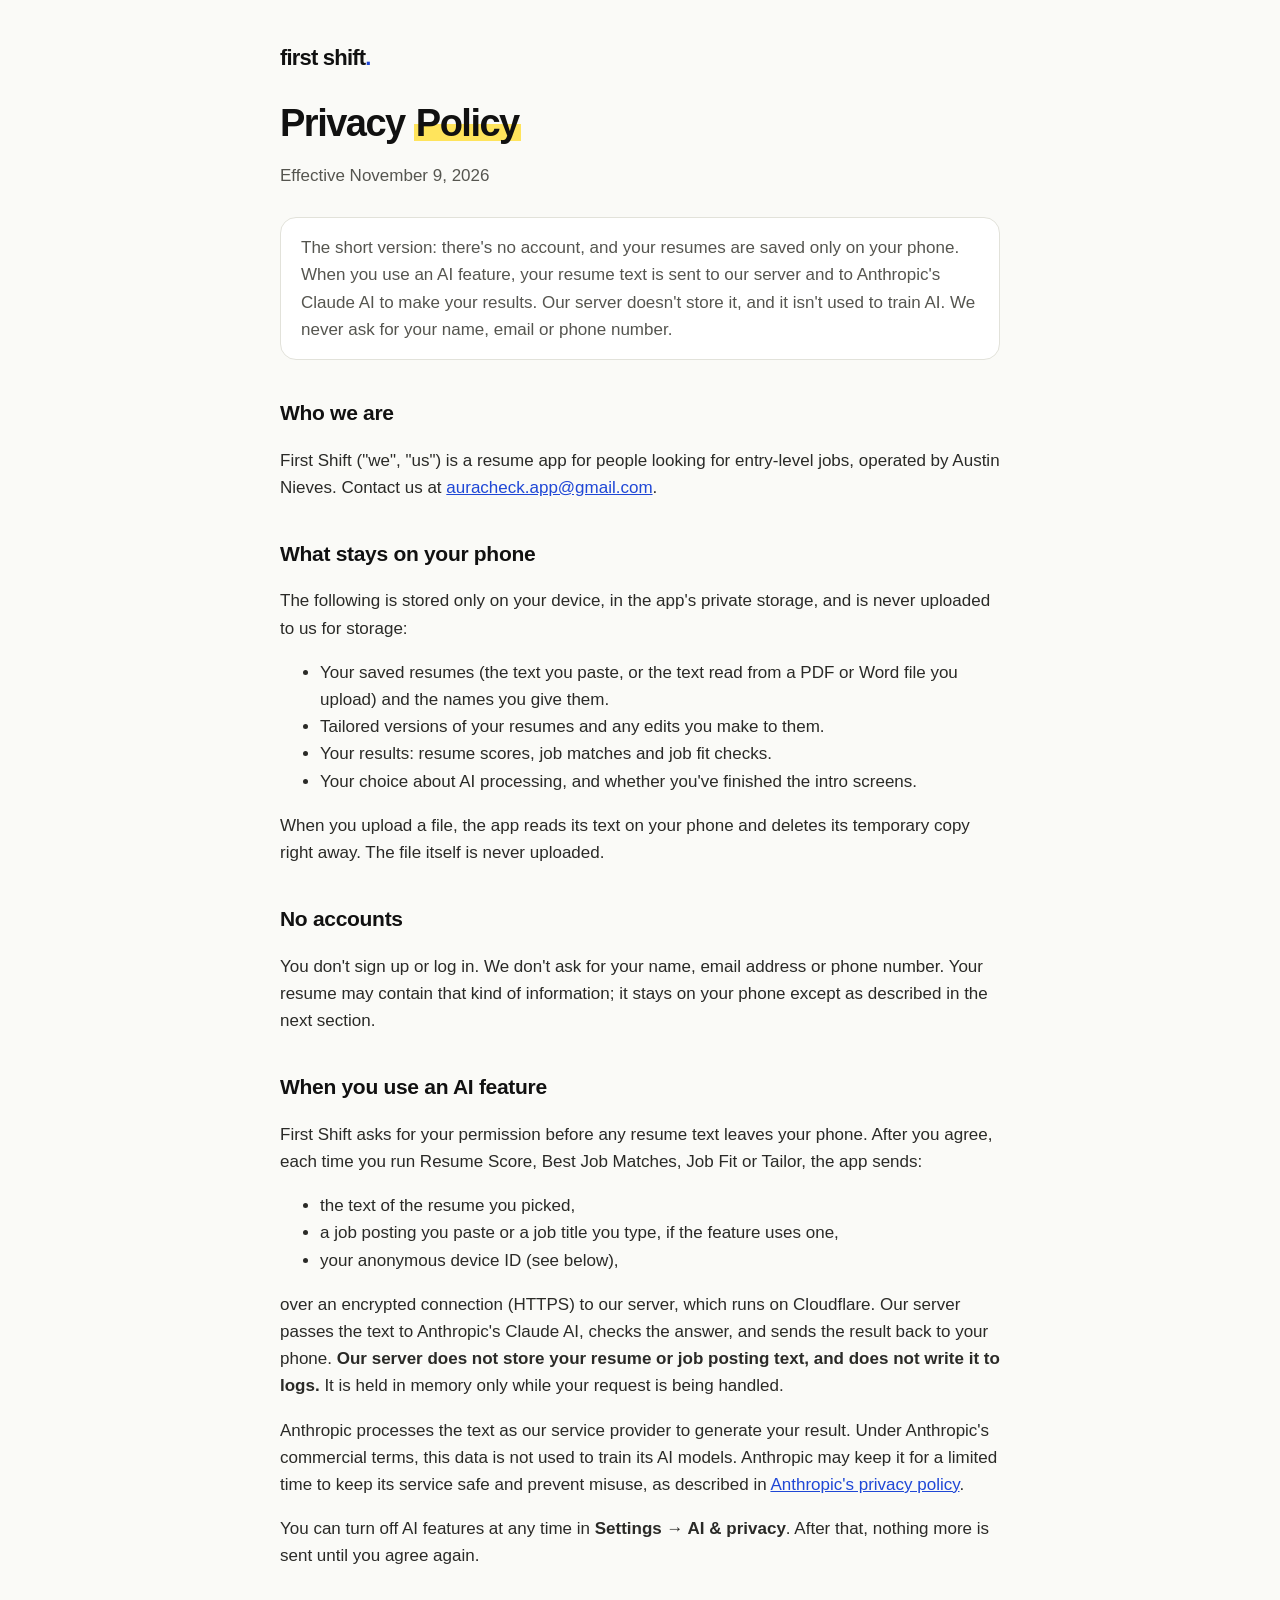
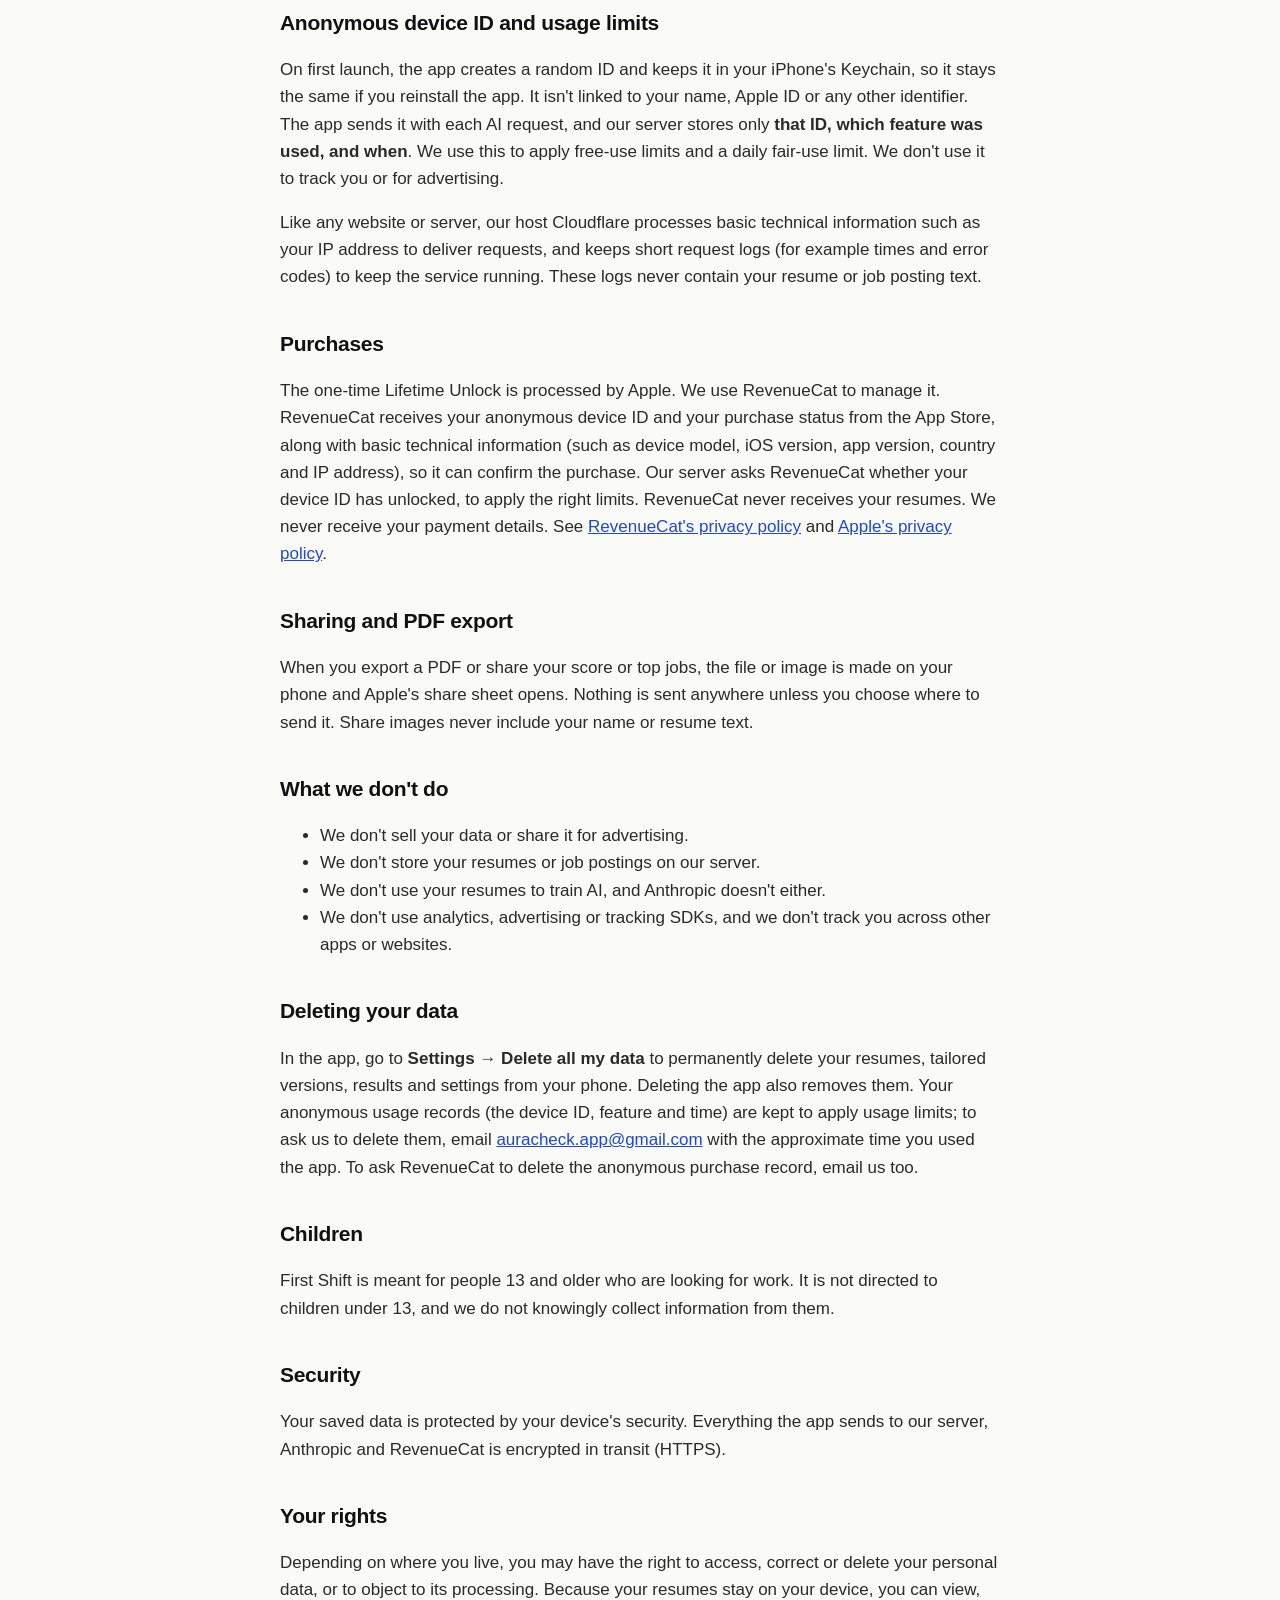
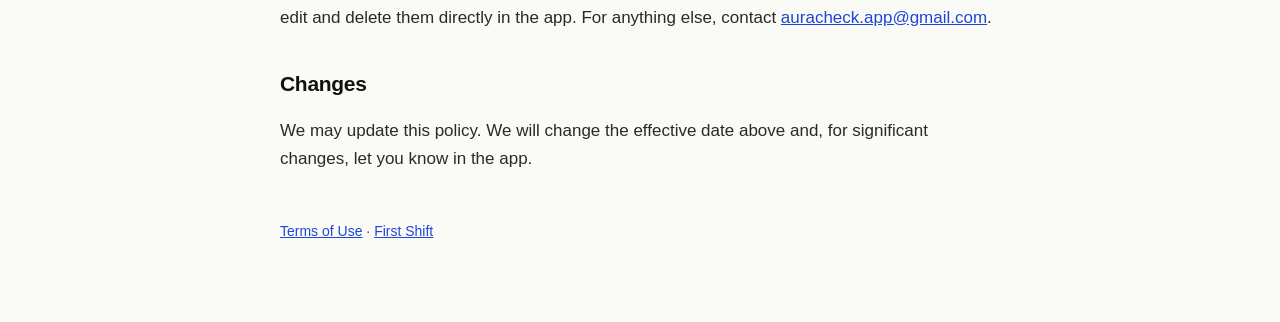
==== privacy.html @ f9c4b48c "Update legal pages" ====
<!doctype html>
<html lang="en">
<head>
  <meta charset="utf-8"><meta name="viewport" content="width=device-width, initial-scale=1">
  <title>Privacy Policy · First Shift</title><link rel="stylesheet" href="style.css">
</head>
<body><main>
  <a class="brand" href="./">first shift<span>.</span></a>
  <h1>Privacy <mark>Policy</mark></h1>
  <p class="meta">Effective November 9, 2026</p>

  <p class="note">The short version: there's no account, and your resumes are saved only on your phone. When you use an
  AI feature, your resume text is sent to our server and to Anthropic's Claude AI to make your results. Our server
  doesn't store it, and it isn't used to train AI. We never ask for your name, email or phone number.</p>

  <h2>Who we are</h2>
  <p>First Shift ("we", "us") is a resume app for people looking for entry-level jobs, operated by Austin Nieves.
  Contact us at <a href="mailto:auracheck.app@gmail.com">auracheck.app@gmail.com</a>.</p>

  <h2>What stays on your phone</h2>
  <p>The following is stored only on your device, in the app's private storage, and is never uploaded to us for
  storage:</p>
  <ul>
    <li>Your saved resumes (the text you paste, or the text read from a PDF or Word file you upload) and the names you
      give them.</li>
    <li>Tailored versions of your resumes and any edits you make to them.</li>
    <li>Your results: resume scores, job matches and job fit checks.</li>
    <li>Your choice about AI processing, and whether you've finished the intro screens.</li>
  </ul>
  <p>When you upload a file, the app reads its text on your phone and deletes its temporary copy right away. The file
  itself is never uploaded.</p>

  <h2>No accounts</h2>
  <p>You don't sign up or log in. We don't ask for your name, email address or phone number. Your resume may contain
  that kind of information; it stays on your phone except as described in the next section.</p>

  <h2>When you use an AI feature</h2>
  <p>First Shift asks for your permission before any resume text leaves your phone. After you agree, each time you run
  Resume Score, Best Job Matches, Job Fit or Tailor, the app sends:</p>
  <ul>
    <li>the text of the resume you picked,</li>
    <li>a job posting you paste or a job title you type, if the feature uses one,</li>
    <li>your anonymous device ID (see below),</li>
  </ul>
  <p>over an encrypted connection (HTTPS) to our server, which runs on Cloudflare. Our server passes the text to
  Anthropic's Claude AI, checks the answer, and sends the result back to your phone. <strong>Our server does not store
  your resume or job posting text, and does not write it to logs.</strong> It is held in memory only while your request
  is being handled.</p>
  <p>Anthropic processes the text as our service provider to generate your result. Under Anthropic's commercial terms,
  this data is not used to train its AI models. Anthropic may keep it for a limited time to keep its service safe and
  prevent misuse, as described in <a href="https://www.anthropic.com/legal/privacy">Anthropic's privacy policy</a>.</p>
  <p>You can turn off AI features at any time in <strong>Settings → AI &amp; privacy</strong>. After that, nothing more is
  sent until you agree again.</p>

  <h2>Anonymous device ID and usage limits</h2>
  <p>On first launch, the app creates a random ID and keeps it in your iPhone's Keychain, so it stays the same if you
  reinstall the app. It isn't linked to your name, Apple ID or any other identifier. The app sends it with each AI
  request, and our server stores only <strong>that ID, which feature was used, and when</strong>. We use this to apply
  free-use limits and a daily fair-use limit. We don't use it to track you or for advertising.</p>
  <p>Like any website or server, our host Cloudflare processes basic technical information such as your IP address to
  deliver requests, and keeps short request logs (for example times and error codes) to keep the service running.
  These logs never contain your resume or job posting text.</p>

  <h2>Purchases</h2>
  <p>The one-time Lifetime Unlock is processed by Apple. We use RevenueCat to manage it. RevenueCat receives your
  anonymous device ID and your purchase status from the App Store, along with basic technical information (such as
  device model, iOS version, app version, country and IP address), so it can confirm the purchase. Our server asks
  RevenueCat whether your device ID has unlocked, to apply the right limits. RevenueCat never receives your resumes.
  We never receive your payment details. See <a href="https://www.revenuecat.com/privacy">RevenueCat's privacy
  policy</a> and <a href="https://www.apple.com/legal/privacy/">Apple's privacy policy</a>.</p>

  <h2>Sharing and PDF export</h2>
  <p>When you export a PDF or share your score or top jobs, the file or image is made on your phone and Apple's share
  sheet opens. Nothing is sent anywhere unless you choose where to send it. Share images never include your name or
  resume text.</p>

  <h2>What we don't do</h2>
  <ul>
    <li>We don't sell your data or share it for advertising.</li>
    <li>We don't store your resumes or job postings on our server.</li>
    <li>We don't use your resumes to train AI, and Anthropic doesn't either.</li>
    <li>We don't use analytics, advertising or tracking SDKs, and we don't track you across other apps or websites.</li>
  </ul>

  <h2>Deleting your data</h2>
  <p>In the app, go to <strong>Settings → Delete all my data</strong> to permanently delete your resumes, tailored
  versions, results and settings from your phone. Deleting the app also removes them. Your anonymous usage records (the
  device ID, feature and time) are kept to apply usage limits; to ask us to delete them, email
  <a href="mailto:auracheck.app@gmail.com">auracheck.app@gmail.com</a> with the approximate time you used the app.
  To ask RevenueCat to delete the anonymous purchase record, email us too.</p>

  <h2>Children</h2>
  <p>First Shift is meant for people 13 and older who are looking for work. It is not directed to children under 13,
  and we do not knowingly collect information from them.</p>

  <h2>Security</h2>
  <p>Your saved data is protected by your device's security. Everything the app sends to our server, Anthropic and
  RevenueCat is encrypted in transit (HTTPS).</p>

  <h2>Your rights</h2>
  <p>Depending on where you live, you may have the right to access, correct or delete your personal data, or to object
  to its processing. Because your resumes stay on your device, you can view, edit and delete them directly in the app.
  For anything else, contact <a href="mailto:auracheck.app@gmail.com">auracheck.app@gmail.com</a>.</p>

  <h2>Changes</h2>
  <p>We may update this policy. We will change the effective date above and, for significant changes, let you know in
  the app.</p>

  <footer><a href="terms.html">Terms of Use</a> · <a href="./">First Shift</a></footer>
</main></body>
</html>
---- style.css ----
/* First Shift legal pages, in the app's "Highlighter" style: paper, ink, blue, a yellow marker. */
:root { --bg: #FAFAF7; --card: #FFFFFF; --border: #E2E2DA; --text: #111111; --muted: #55554F; --accent: #1F47D6; --marker: #FFE45C; }
* { box-sizing: border-box; }
body { margin: 0; background: var(--bg); color: var(--text); font: 17px/1.6 -apple-system, BlinkMacSystemFont, "Segoe UI", Roboto, sans-serif; }
main { max-width: 760px; margin: 0 auto; padding: 40px 20px 80px; }
a { color: var(--accent); }
.brand { color: var(--text); font-weight: 800; font-size: 22px; letter-spacing: -0.8px; text-decoration: none; }
.brand span { color: var(--accent); }
h1 { font-size: 38px; line-height: 1.1; margin: 28px 0 8px; letter-spacing: -1.5px; font-weight: 800; }
h1 mark { background: linear-gradient(transparent 52%, var(--marker) 52%, var(--marker) 92%, transparent 92%); color: inherit; padding: 0 2px; }
h2 { font-size: 21px; margin: 36px 0 8px; letter-spacing: -0.3px; }
p, li { color: #2A2A27; }
.meta { color: var(--muted); margin-bottom: 28px; }
.note { background: var(--card); border: 1.5px solid var(--border); border-radius: 16px; padding: 16px 20px; color: var(--muted); }
footer { margin-top: 48px; color: var(--muted); font-size: 14px; }
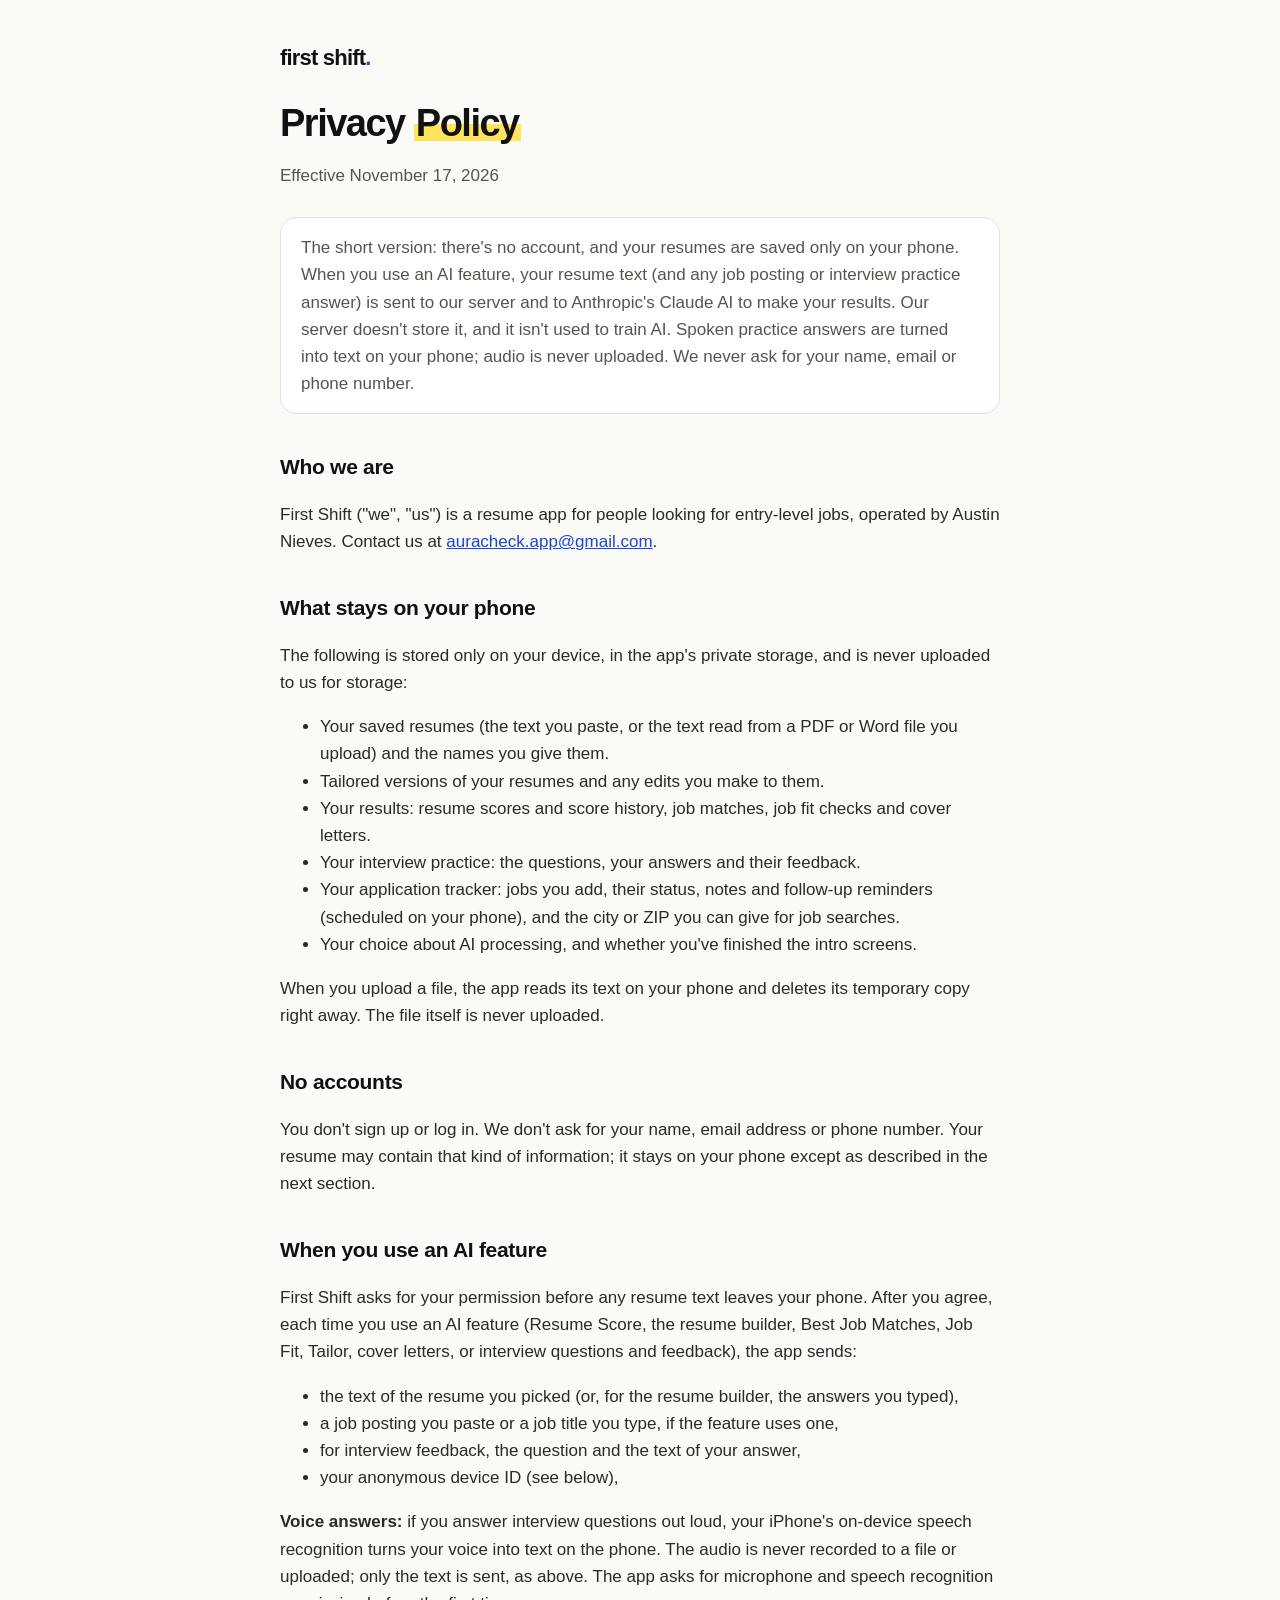
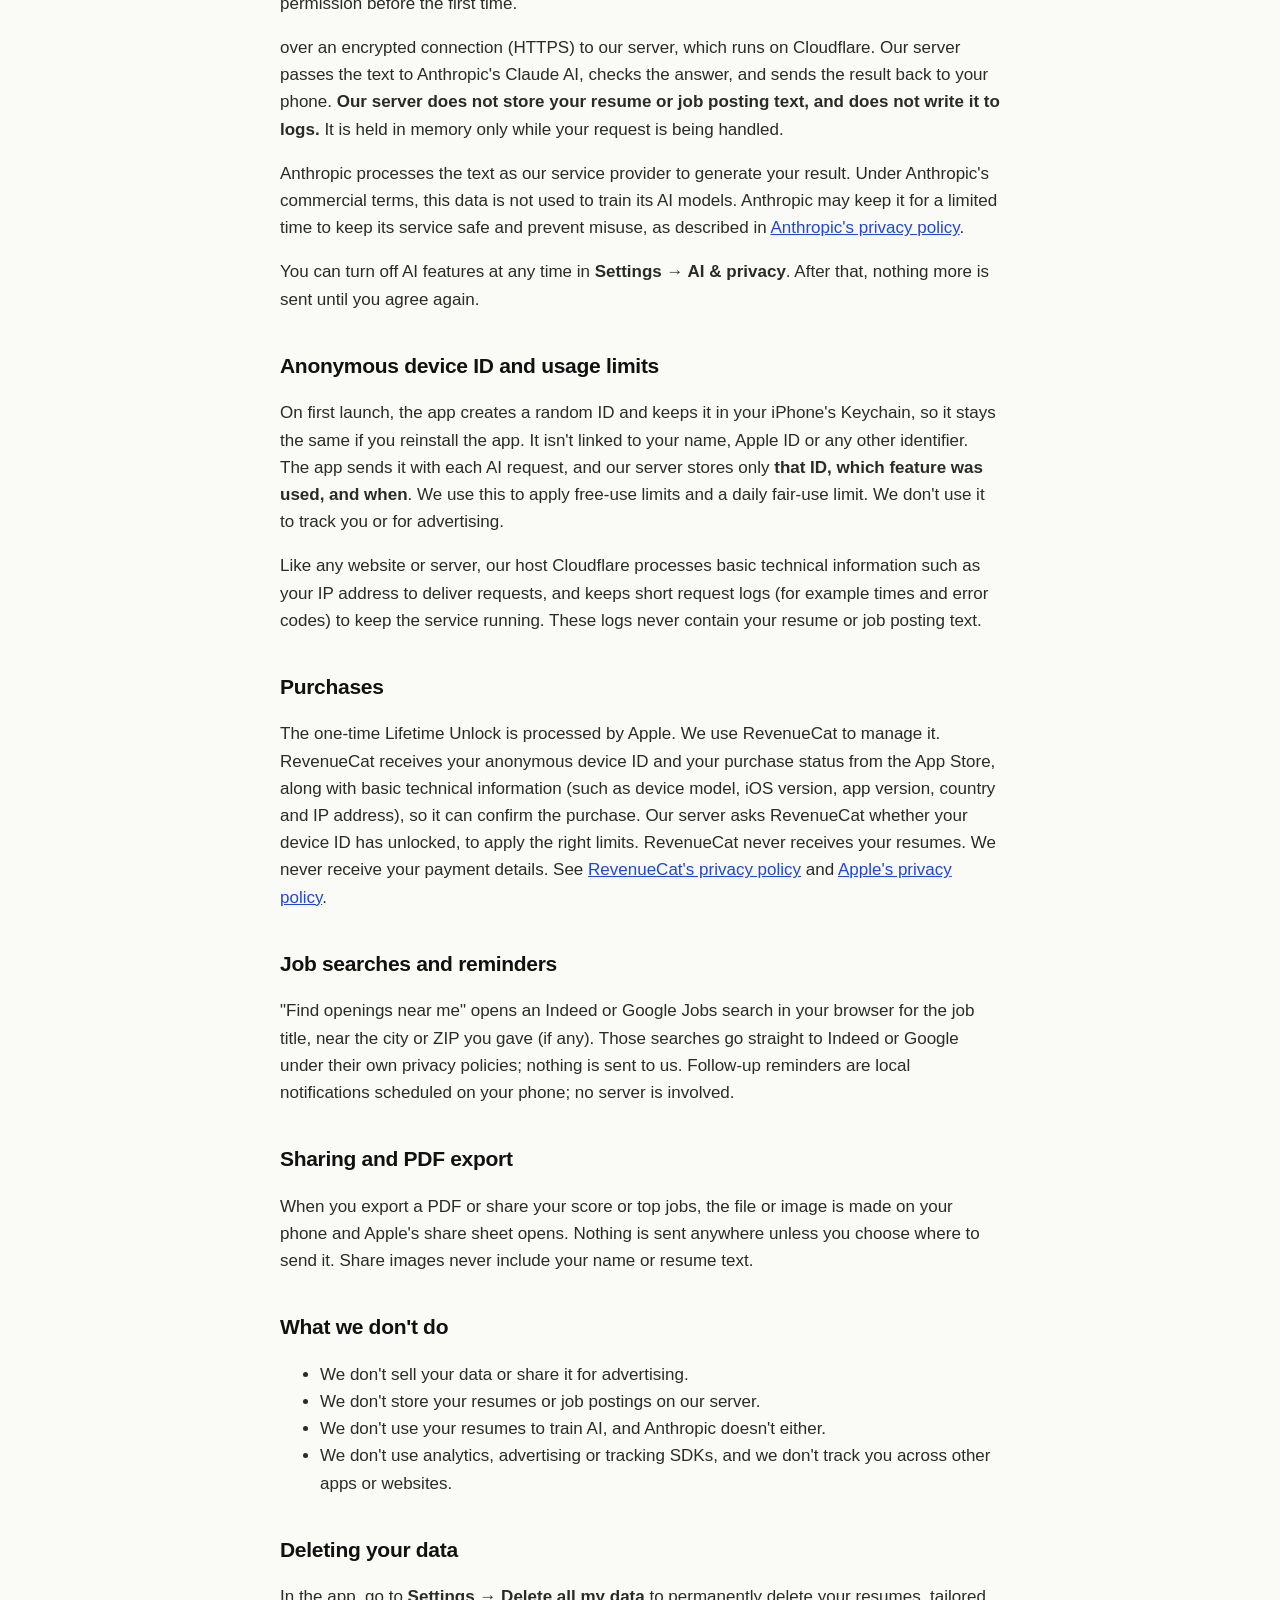
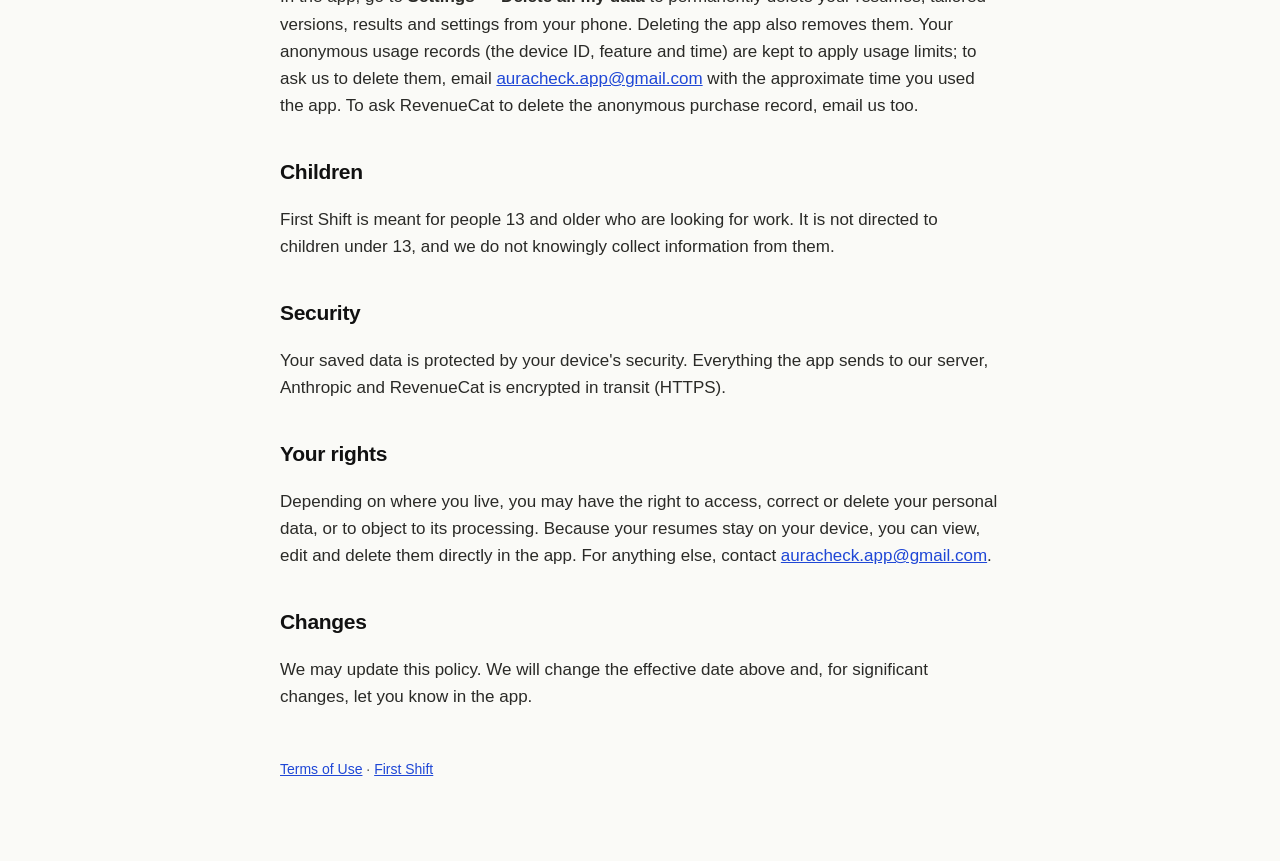
==== commit a38a5434: "Update legal pages" ====
--- a/privacy.html
+++ b/privacy.html
@@ -7,11 +7,13 @@
 <body><main>
   <a class="brand" href="./">first shift<span>.</span></a>
   <h1>Privacy <mark>Policy</mark></h1>
-  <p class="meta">Effective November 9, 2026</p>
+  <p class="meta">Effective November 17, 2026</p>
 
   <p class="note">The short version: there's no account, and your resumes are saved only on your phone. When you use an
-  AI feature, your resume text is sent to our server and to Anthropic's Claude AI to make your results. Our server
-  doesn't store it, and it isn't used to train AI. We never ask for your name, email or phone number.</p>
+  AI feature, your resume text (and any job posting or interview practice answer) is sent to our server and to
+  Anthropic's Claude AI to make your results. Our server doesn't store it, and it isn't used to train AI. Spoken
+  practice answers are turned into text on your phone; audio is never uploaded. We never ask for your name, email or
+  phone number.</p>
 
   <h2>Who we are</h2>
   <p>First Shift ("we", "us") is a resume app for people looking for entry-level jobs, operated by Austin Nieves.
@@ -24,7 +26,10 @@
     <li>Your saved resumes (the text you paste, or the text read from a PDF or Word file you upload) and the names you
       give them.</li>
     <li>Tailored versions of your resumes and any edits you make to them.</li>
-    <li>Your results: resume scores, job matches and job fit checks.</li>
+    <li>Your results: resume scores and score history, job matches, job fit checks and cover letters.</li>
+    <li>Your interview practice: the questions, your answers and their feedback.</li>
+    <li>Your application tracker: jobs you add, their status, notes and follow-up reminders (scheduled on your phone),
+      and the city or ZIP you can give for job searches.</li>
     <li>Your choice about AI processing, and whether you've finished the intro screens.</li>
   </ul>
   <p>When you upload a file, the app reads its text on your phone and deletes its temporary copy right away. The file
@@ -35,13 +40,18 @@
   that kind of information; it stays on your phone except as described in the next section.</p>
 
   <h2>When you use an AI feature</h2>
-  <p>First Shift asks for your permission before any resume text leaves your phone. After you agree, each time you run
-  Resume Score, Best Job Matches, Job Fit or Tailor, the app sends:</p>
+  <p>First Shift asks for your permission before any resume text leaves your phone. After you agree, each time you use
+  an AI feature (Resume Score, the resume builder, Best Job Matches, Job Fit, Tailor, cover letters, or interview
+  questions and feedback), the app sends:</p>
   <ul>
-    <li>the text of the resume you picked,</li>
+    <li>the text of the resume you picked (or, for the resume builder, the answers you typed),</li>
     <li>a job posting you paste or a job title you type, if the feature uses one,</li>
+    <li>for interview feedback, the question and the text of your answer,</li>
     <li>your anonymous device ID (see below),</li>
   </ul>
+  <p><strong>Voice answers:</strong> if you answer interview questions out loud, your iPhone's on-device speech
+  recognition turns your voice into text on the phone. The audio is never recorded to a file or uploaded; only the
+  text is sent, as above. The app asks for microphone and speech recognition permission before the first time.</p>
   <p>over an encrypted connection (HTTPS) to our server, which runs on Cloudflare. Our server passes the text to
   Anthropic's Claude AI, checks the answer, and sends the result back to your phone. <strong>Our server does not store
   your resume or job posting text, and does not write it to logs.</strong> It is held in memory only while your request
@@ -68,6 +78,11 @@
   RevenueCat whether your device ID has unlocked, to apply the right limits. RevenueCat never receives your resumes.
   We never receive your payment details. See <a href="https://www.revenuecat.com/privacy">RevenueCat's privacy
   policy</a> and <a href="https://www.apple.com/legal/privacy/">Apple's privacy policy</a>.</p>
+
+  <h2>Job searches and reminders</h2>
+  <p>"Find openings near me" opens an Indeed or Google Jobs search in your browser for the job title, near the city or
+  ZIP you gave (if any). Those searches go straight to Indeed or Google under their own privacy policies; nothing is
+  sent to us. Follow-up reminders are local notifications scheduled on your phone; no server is involved.</p>
 
   <h2>Sharing and PDF export</h2>
   <p>When you export a PDF or share your score or top jobs, the file or image is made on your phone and Apple's share
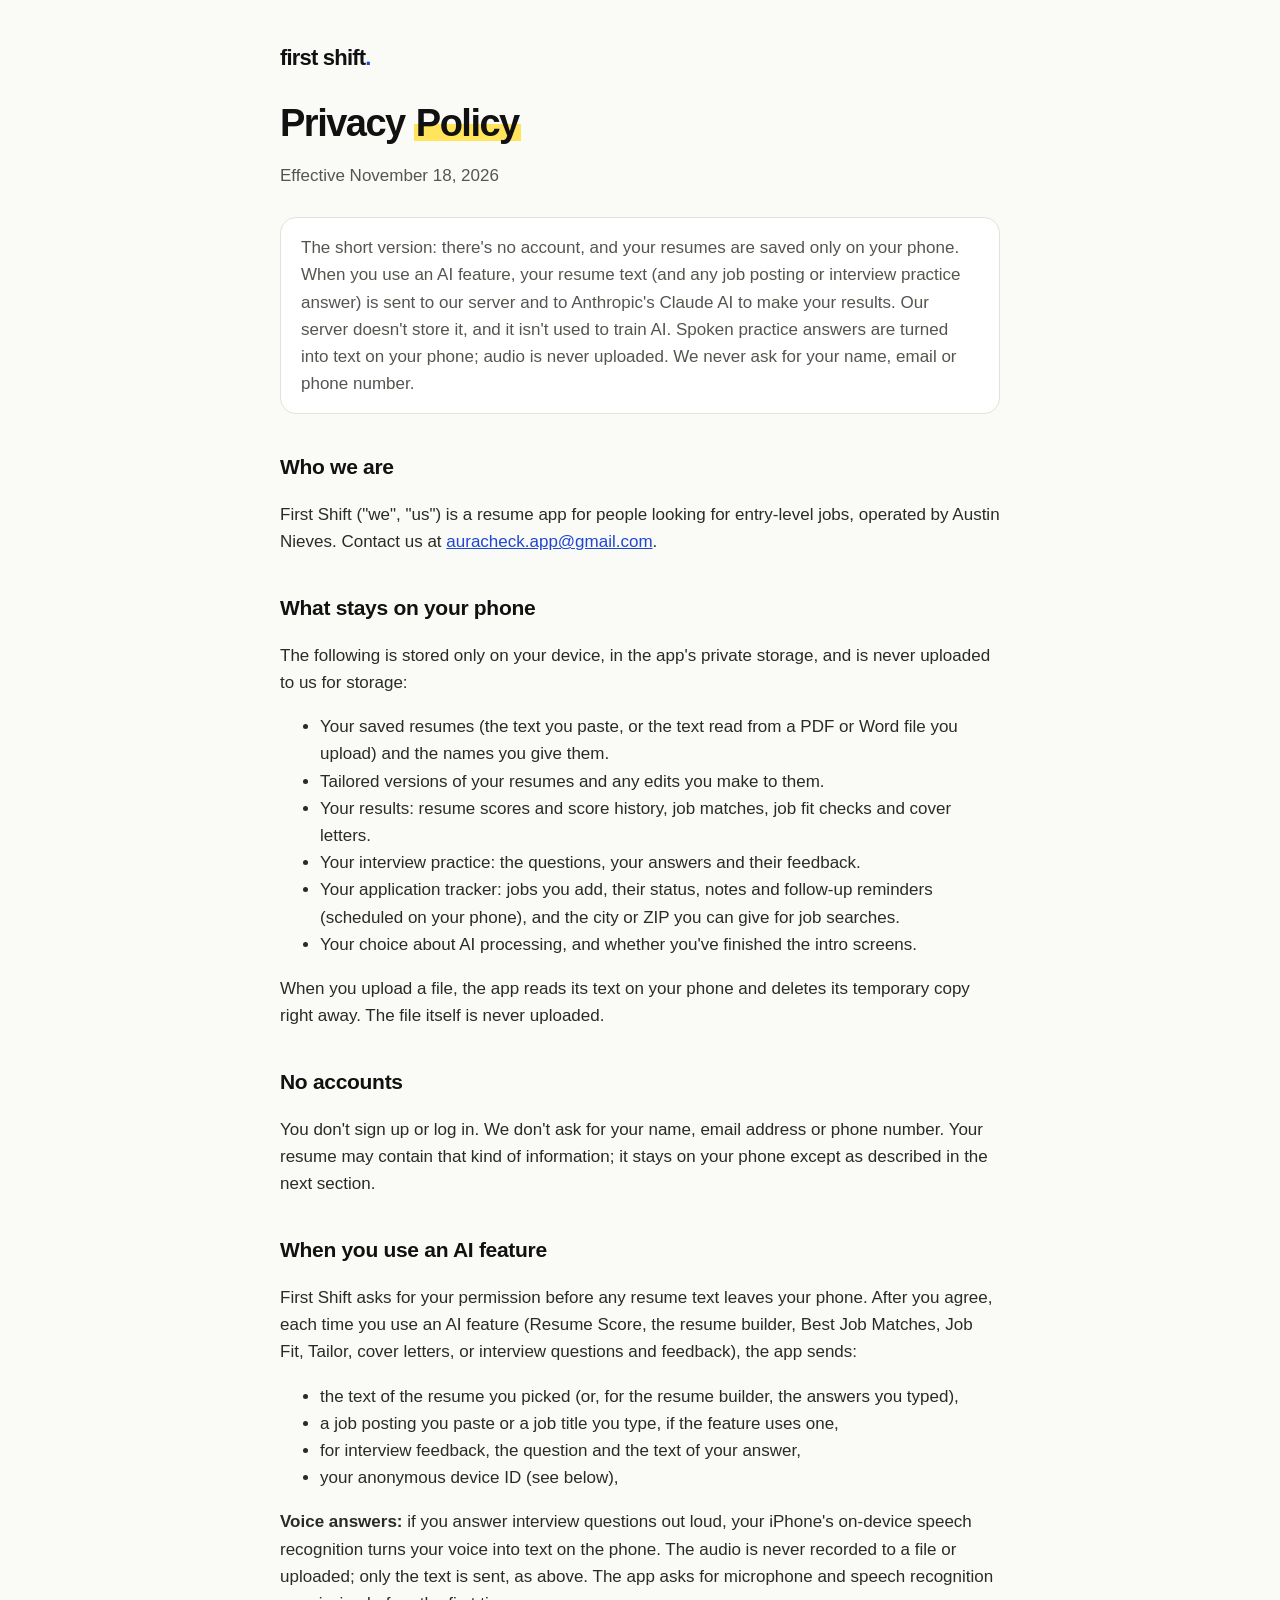
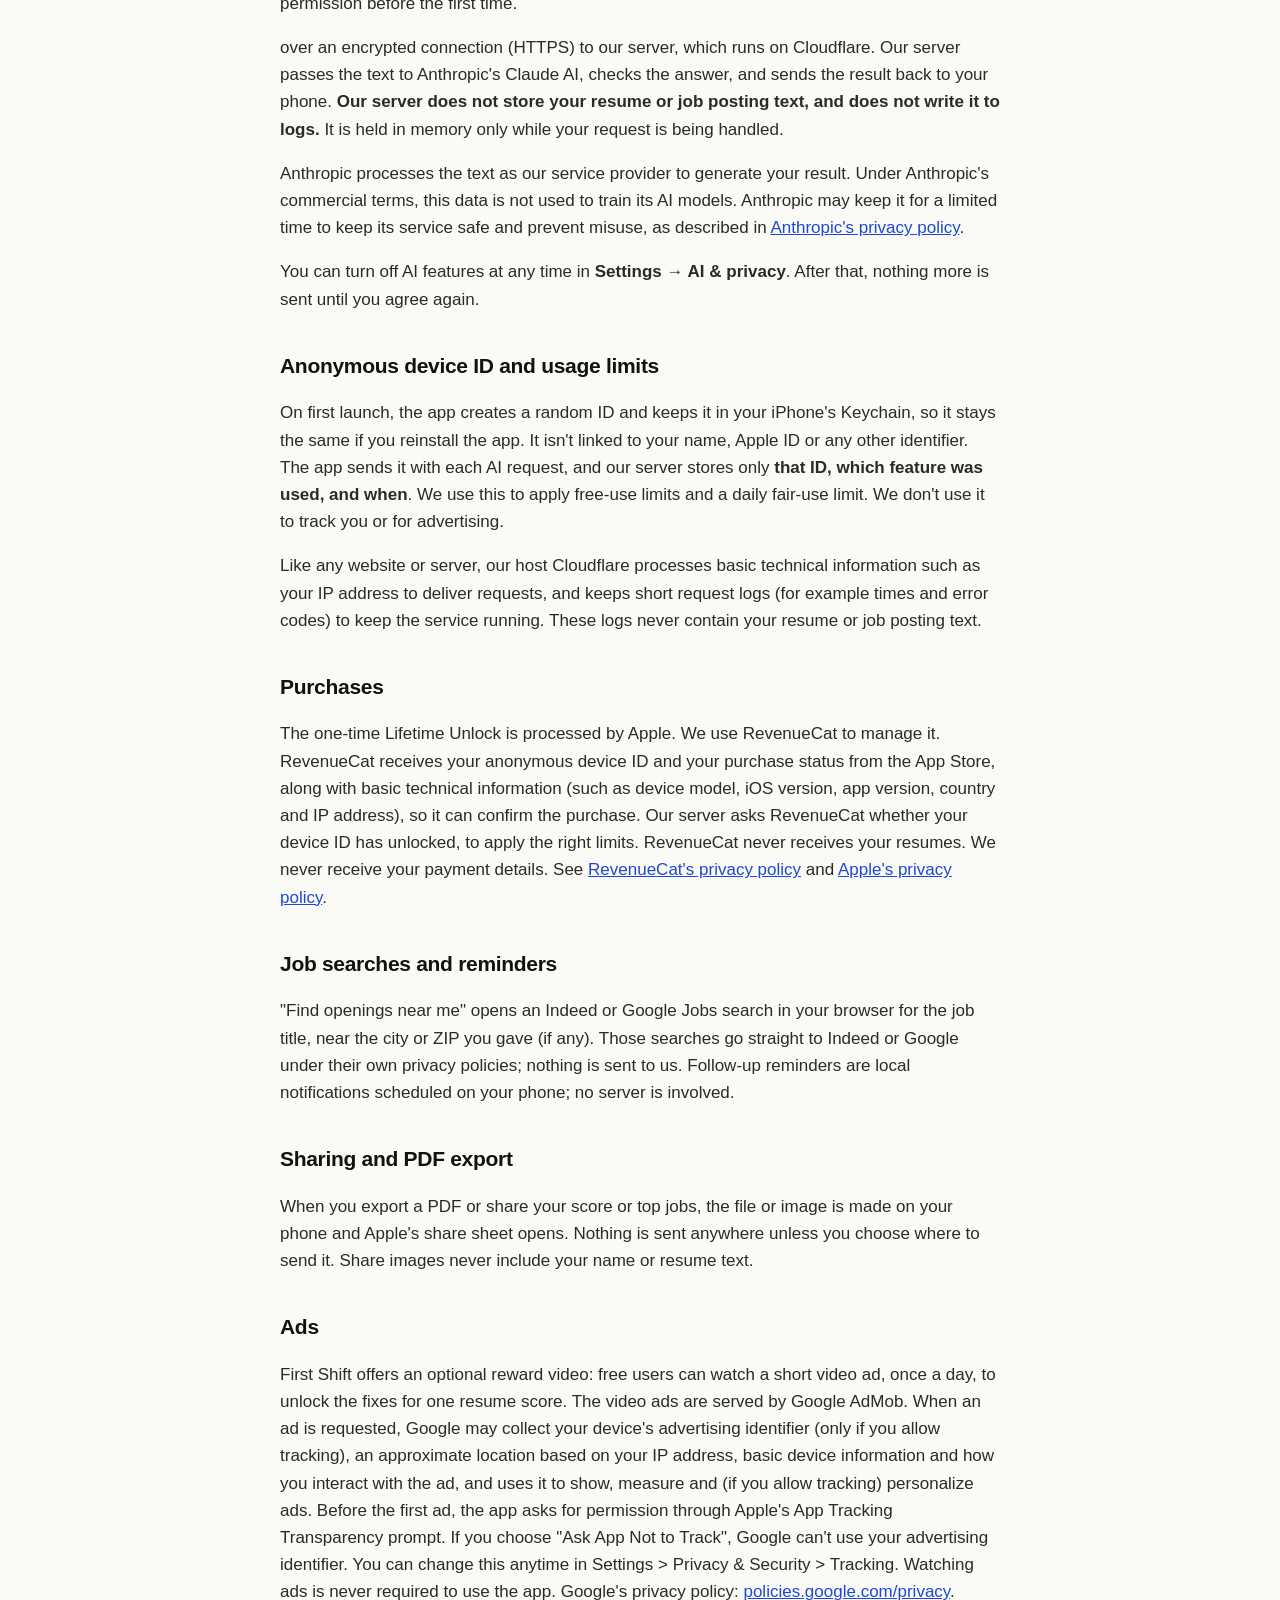
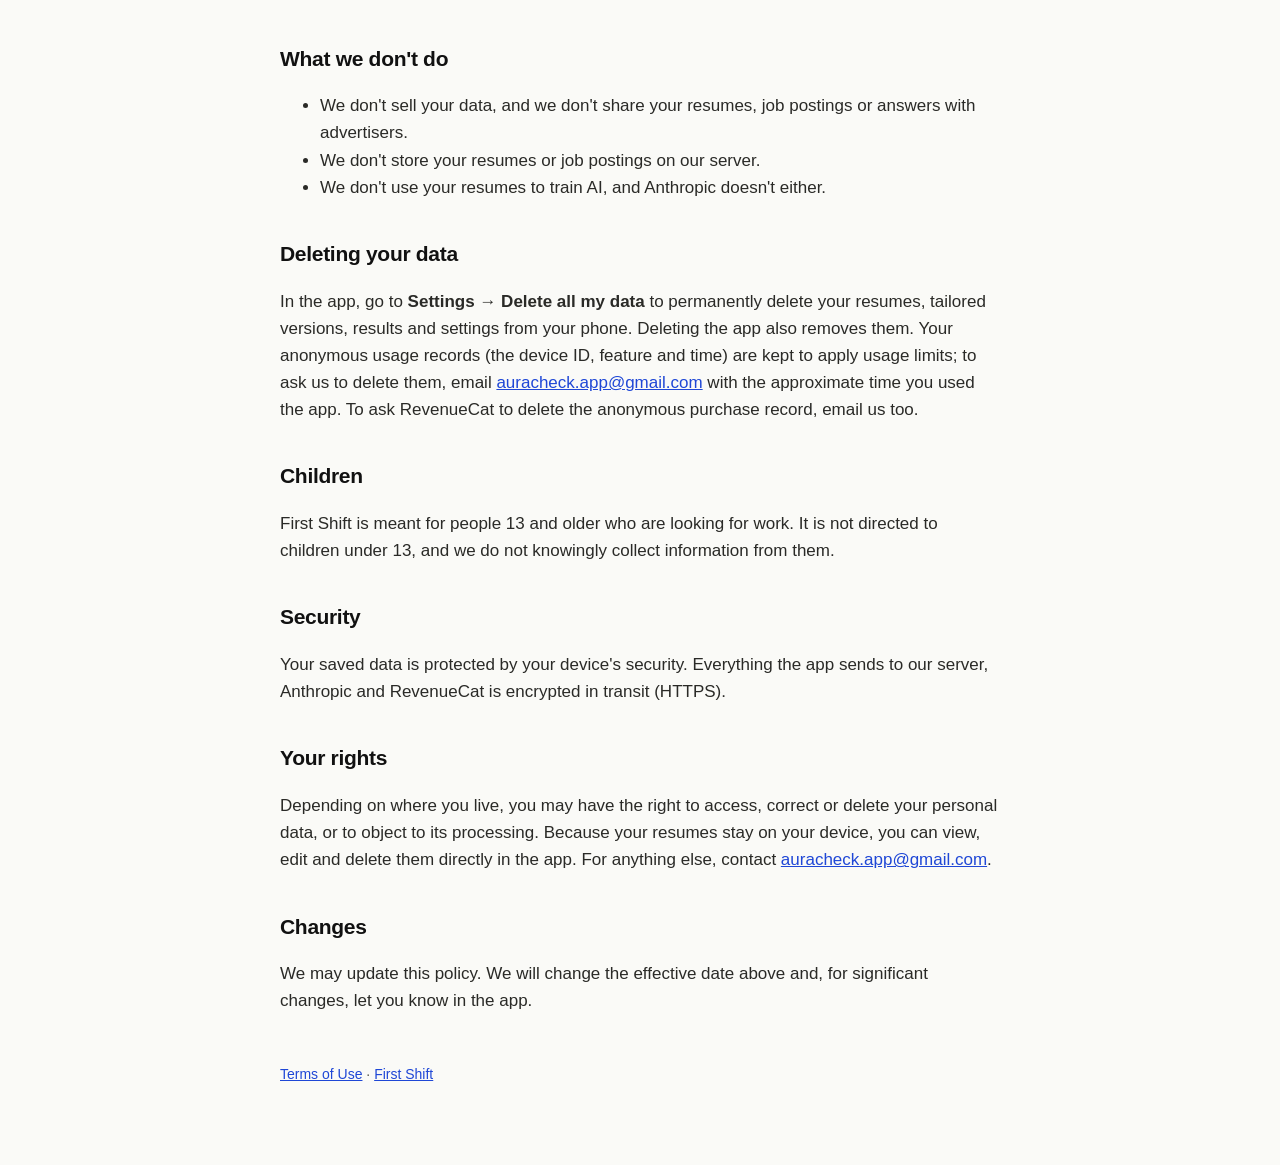
==== commit baaa6436: "Privacy policy: disclose optional reward ads (Google AdMob) and tracking" ====
--- a/privacy.html
+++ b/privacy.html
@@ -7,7 +7,7 @@
 <body><main>
   <a class="brand" href="./">first shift<span>.</span></a>
   <h1>Privacy <mark>Policy</mark></h1>
-  <p class="meta">Effective November 17, 2026</p>
+  <p class="meta">Effective November 18, 2026</p>
 
   <p class="note">The short version: there's no account, and your resumes are saved only on your phone. When you use an
   AI feature, your resume text (and any job posting or interview practice answer) is sent to our server and to
@@ -89,12 +89,20 @@
   sheet opens. Nothing is sent anywhere unless you choose where to send it. Share images never include your name or
   resume text.</p>
 
+  <h2>Ads</h2>
+  <p>First Shift offers an optional reward video: free users can watch a short video ad, once a day, to unlock the fixes for one resume score. The video ads are served by Google AdMob. When an ad is
+  requested, Google may collect your device's advertising identifier (only if you allow tracking), an approximate
+  location based on your IP address, basic device information and how you interact with the ad, and uses it to show,
+  measure and (if you allow tracking) personalize ads. Before the first ad, the app asks for permission through Apple's
+  App Tracking Transparency prompt. If you choose "Ask App Not to Track", Google can't use your advertising identifier.
+  You can change this anytime in Settings &gt; Privacy &amp; Security &gt; Tracking. Watching ads is never required to use
+  the app. Google's privacy policy: <a href="https://policies.google.com/privacy">policies.google.com/privacy</a>.</p>
+
   <h2>What we don't do</h2>
   <ul>
-    <li>We don't sell your data or share it for advertising.</li>
+    <li>We don't sell your data, and we don't share your resumes, job postings or answers with advertisers.</li>
     <li>We don't store your resumes or job postings on our server.</li>
     <li>We don't use your resumes to train AI, and Anthropic doesn't either.</li>
-    <li>We don't use analytics, advertising or tracking SDKs, and we don't track you across other apps or websites.</li>
   </ul>
 
   <h2>Deleting your data</h2>
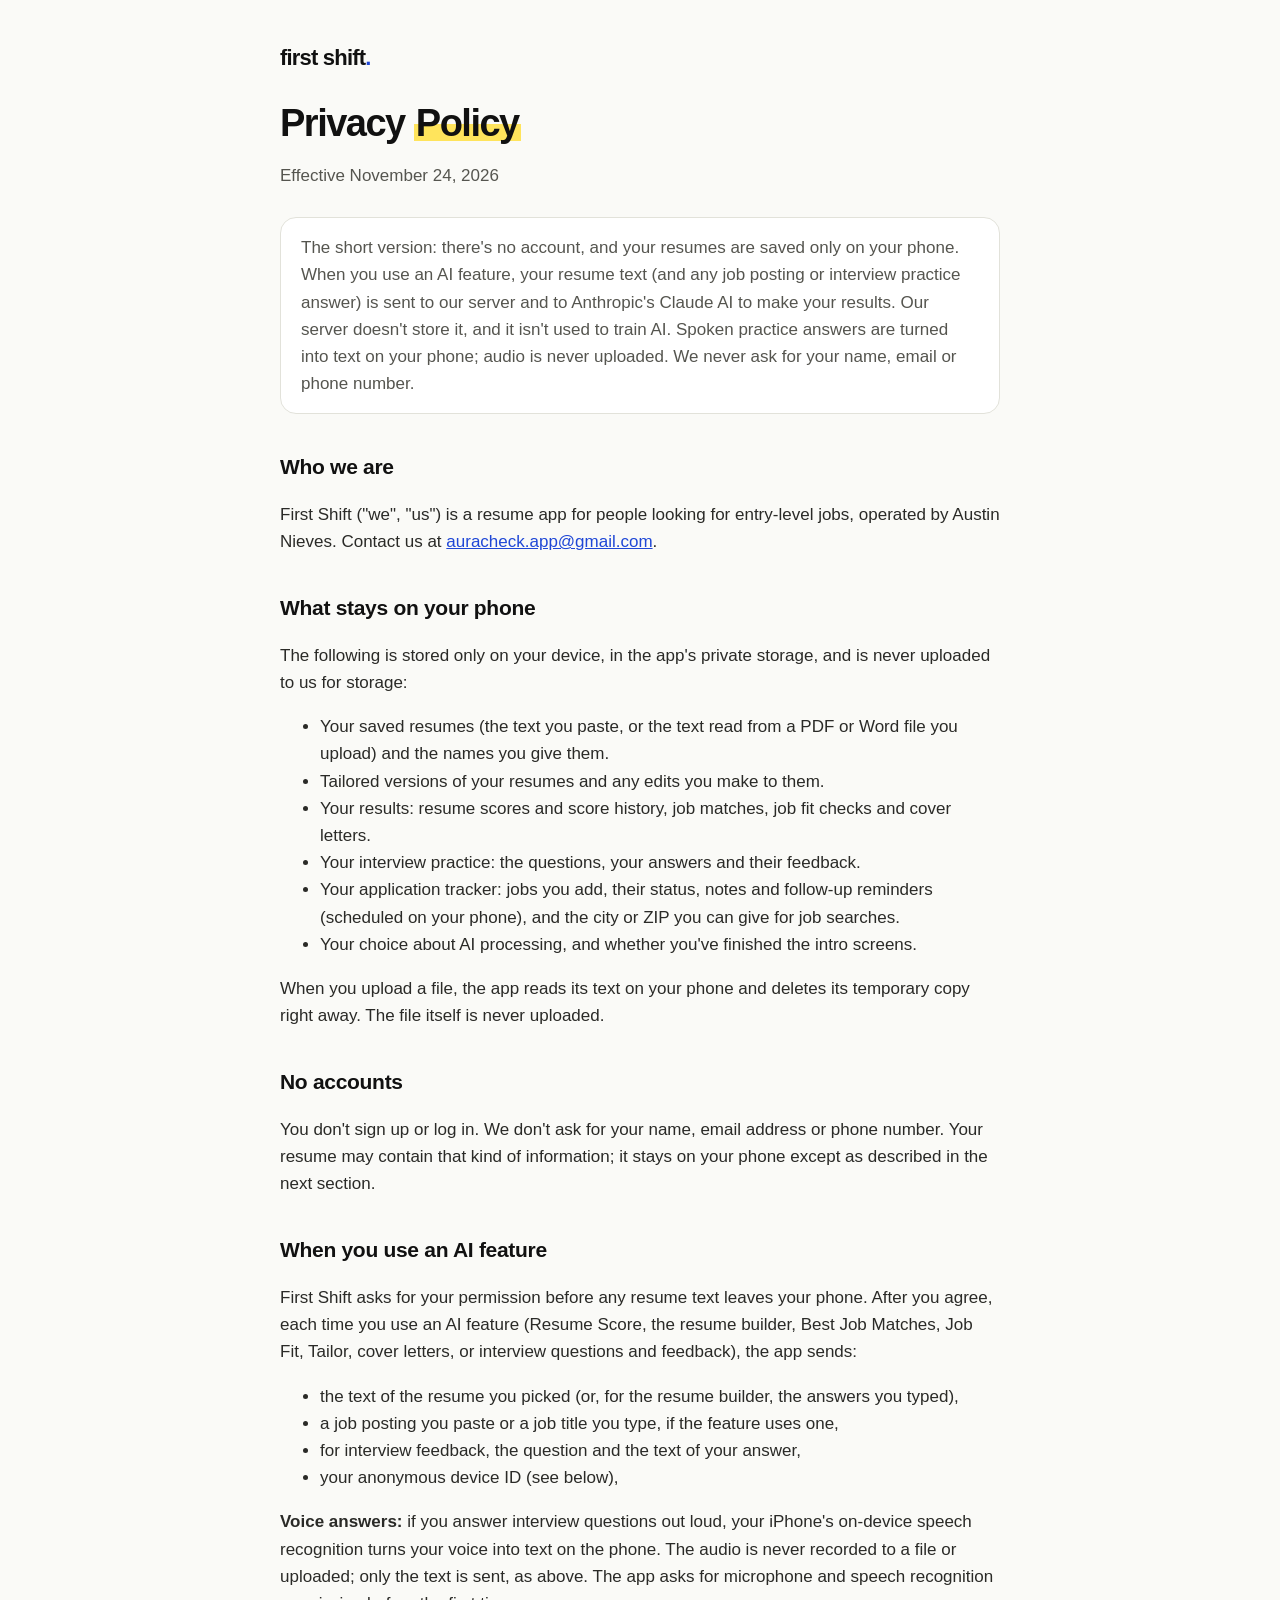
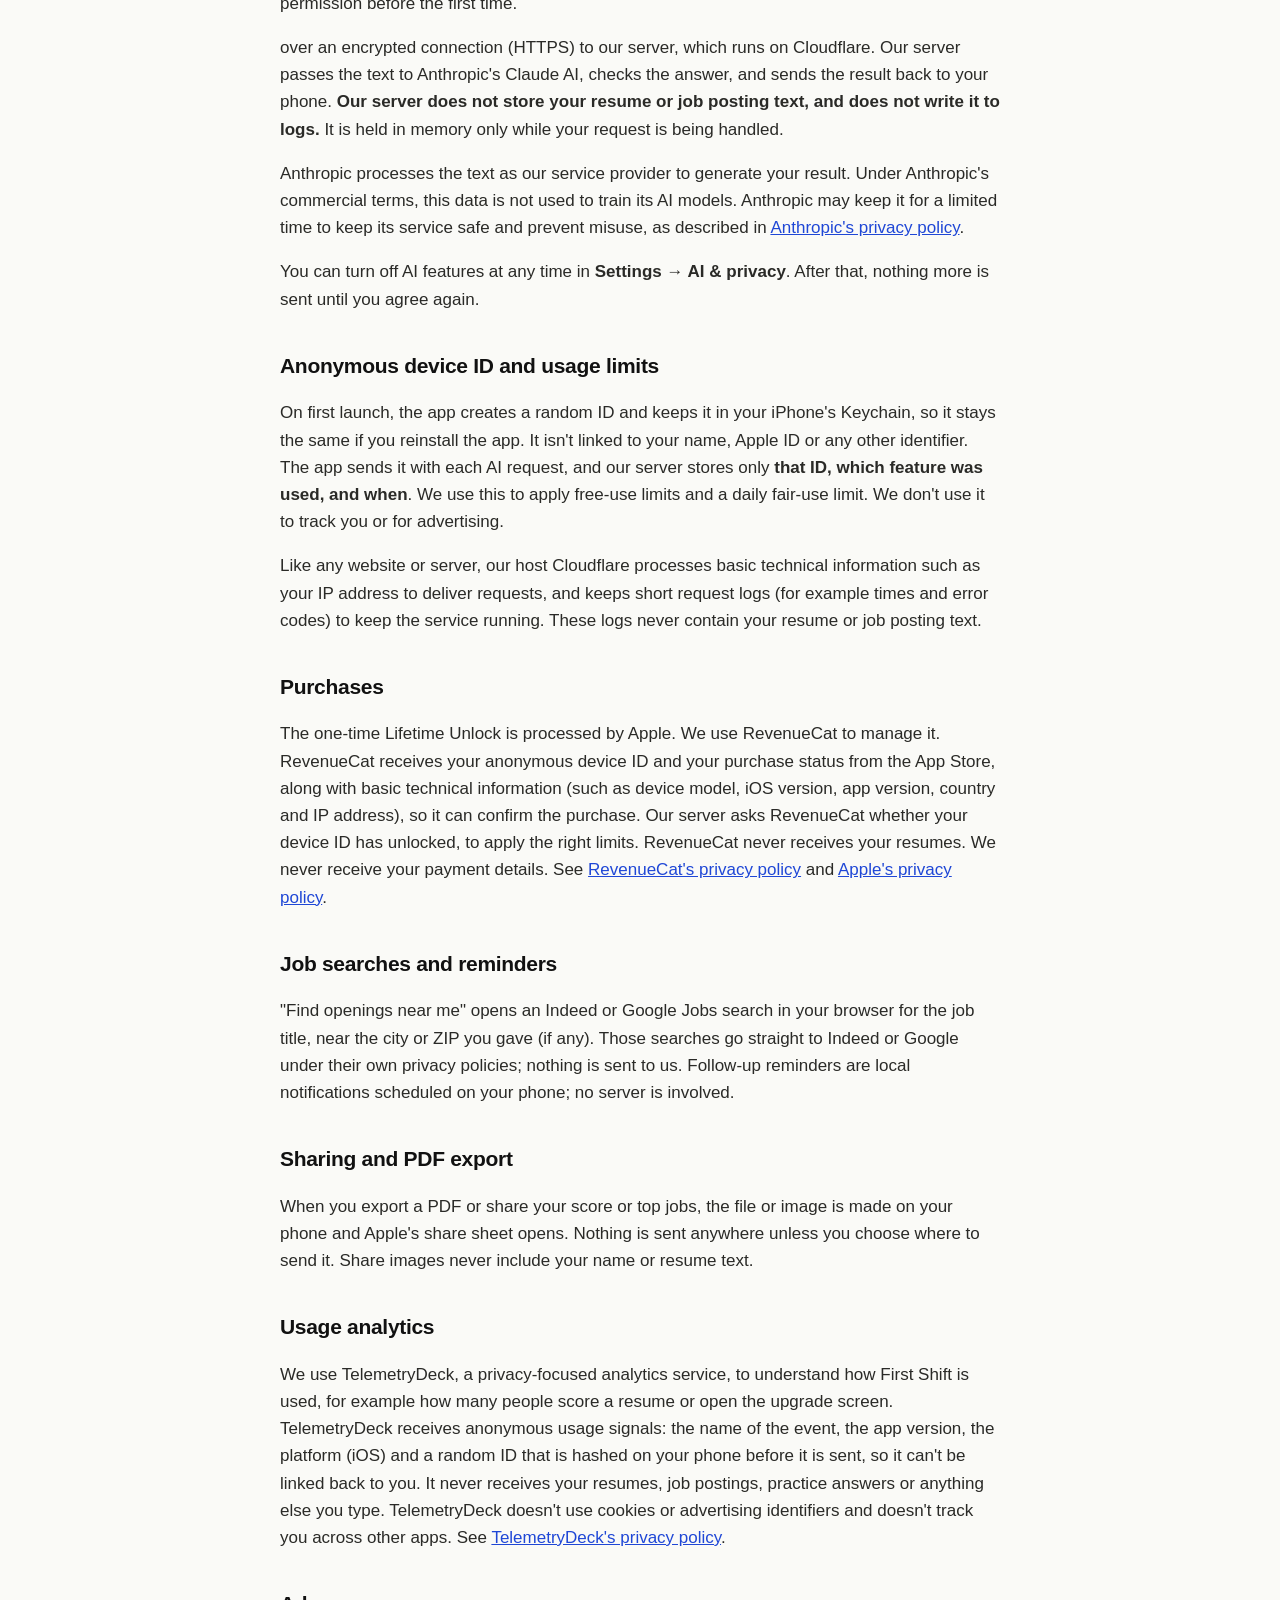
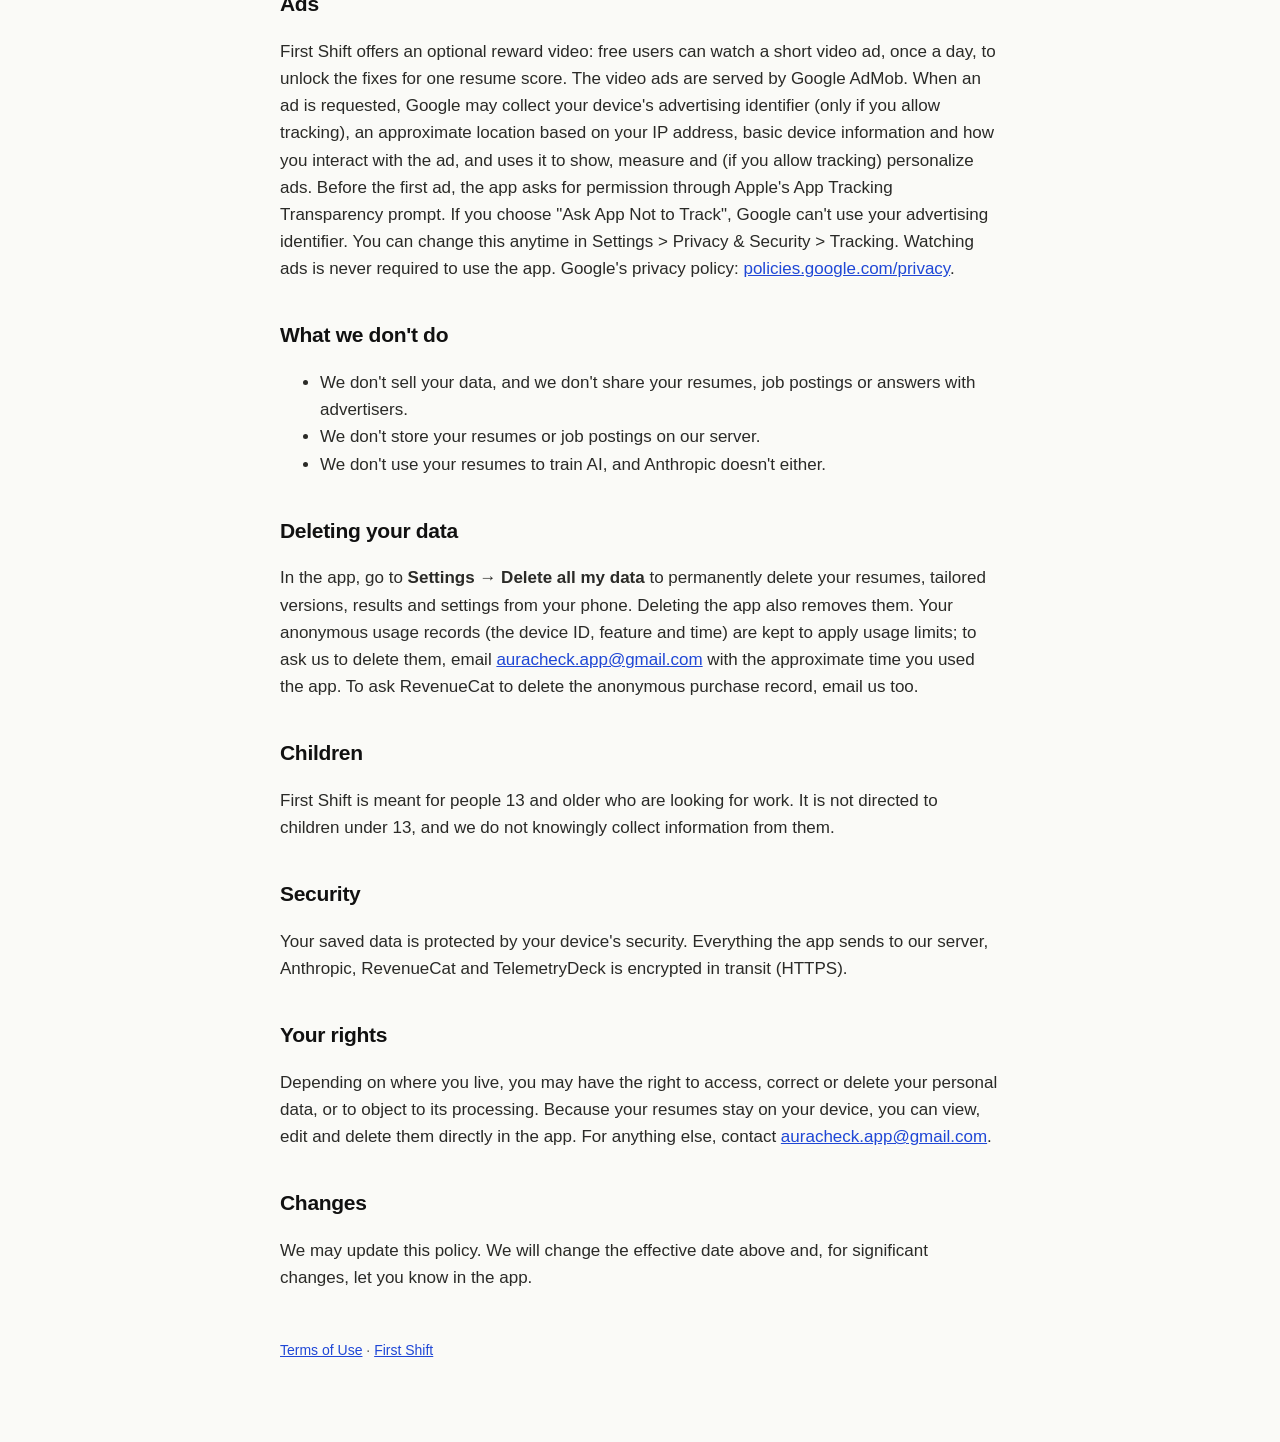
==== commit b3b9a9de: "Update privacy.html" ====
--- a/privacy.html
+++ b/privacy.html
@@ -7,7 +7,7 @@
 <body><main>
   <a class="brand" href="./">first shift<span>.</span></a>
   <h1>Privacy <mark>Policy</mark></h1>
-  <p class="meta">Effective November 18, 2026</p>
+  <p class="meta">Effective November 24, 2026</p>
 
   <p class="note">The short version: there's no account, and your resumes are saved only on your phone. When you use an
   AI feature, your resume text (and any job posting or interview practice answer) is sent to our server and to
@@ -89,6 +89,13 @@
   sheet opens. Nothing is sent anywhere unless you choose where to send it. Share images never include your name or
   resume text.</p>
 
+  <h2>Usage analytics</h2>
+  <p>We use TelemetryDeck, a privacy-focused analytics service, to understand how First Shift is used, for example
+  how many people score a resume or open the upgrade screen. TelemetryDeck receives anonymous usage signals: the name of the event, the app version, the platform (iOS) and a random ID that is hashed on your phone before it is sent, so
+  it can't be linked back to you. It never receives your resumes, job postings, practice answers or anything else you type. TelemetryDeck doesn't use cookies
+  or advertising identifiers and doesn't track you across other apps. See
+  <a href="https://telemetrydeck.com/privacy/">TelemetryDeck's privacy policy</a>.</p>
+
   <h2>Ads</h2>
   <p>First Shift offers an optional reward video: free users can watch a short video ad, once a day, to unlock the fixes for one resume score. The video ads are served by Google AdMob. When an ad is
   requested, Google may collect your device's advertising identifier (only if you allow tracking), an approximate
@@ -117,8 +124,8 @@
   and we do not knowingly collect information from them.</p>
 
   <h2>Security</h2>
-  <p>Your saved data is protected by your device's security. Everything the app sends to our server, Anthropic and
-  RevenueCat is encrypted in transit (HTTPS).</p>
+  <p>Your saved data is protected by your device's security. Everything the app sends to our server, Anthropic,
+  RevenueCat and TelemetryDeck is encrypted in transit (HTTPS).</p>
 
   <h2>Your rights</h2>
   <p>Depending on where you live, you may have the right to access, correct or delete your personal data, or to object
